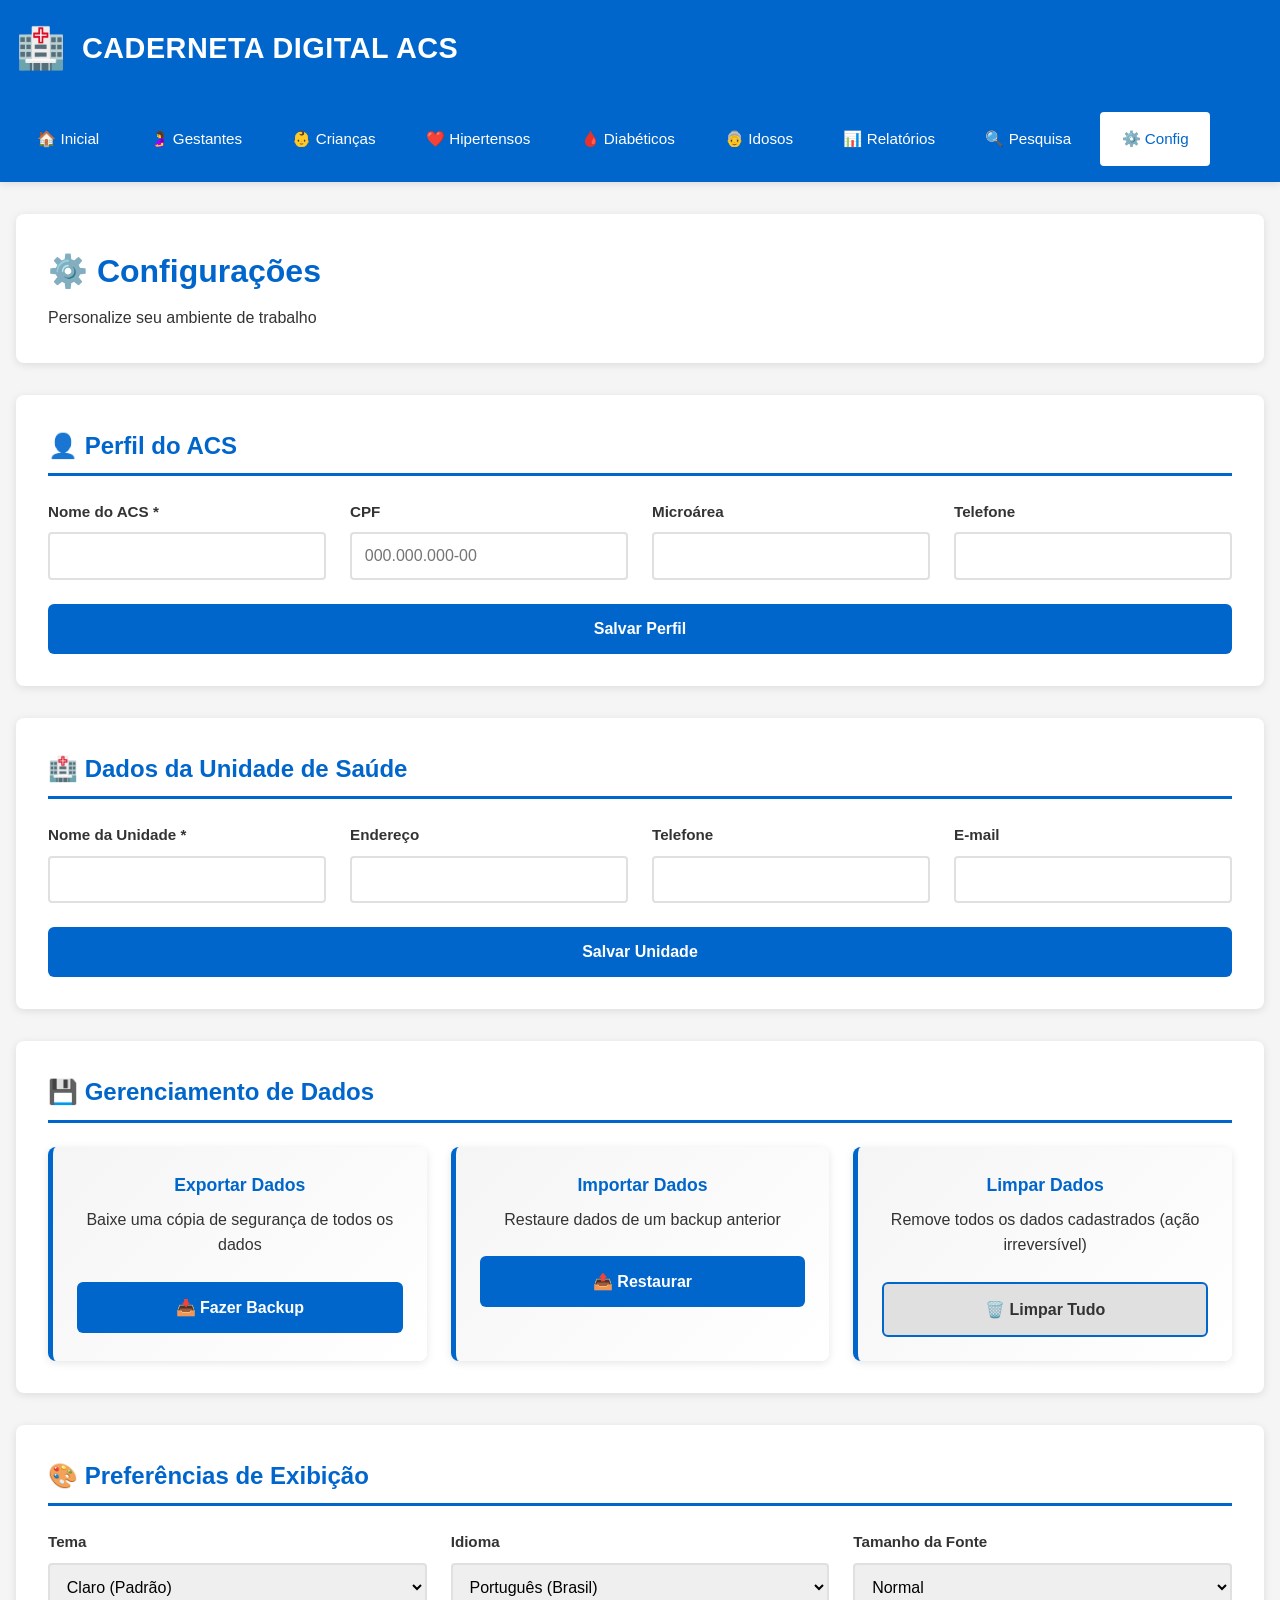
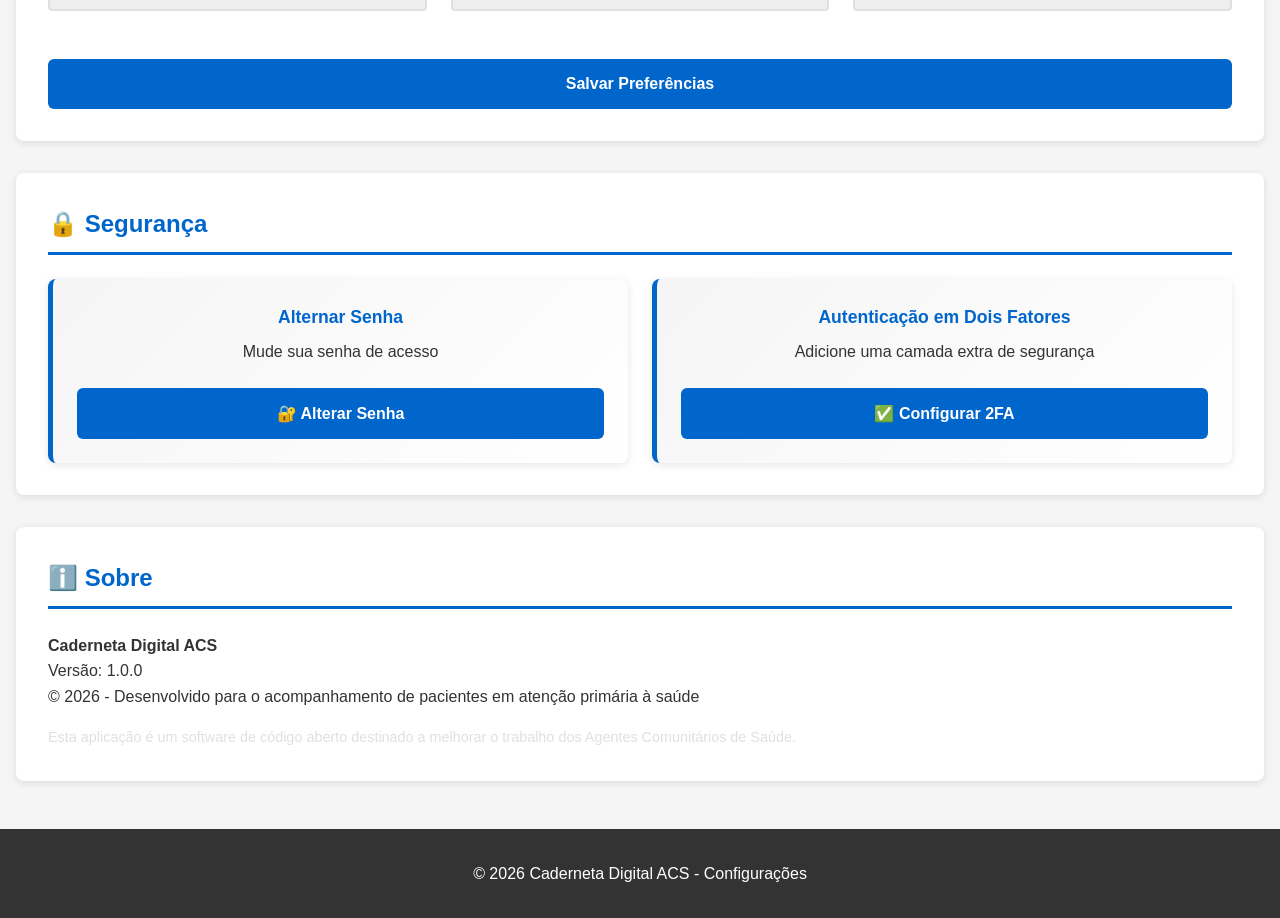
==== configuracoes.html @ ab6e3d24 "first commit" ====
<!DOCTYPE html>
<html lang="pt-BR">
<head>
    <meta charset="UTF-8">
    <meta name="viewport" content="width=device-width, initial-scale=1.0">
    <title>Configurações - Caderneta Digital ACS</title>
    <link rel="stylesheet" href="style.css">
</head>
<body>
    <header class="header">
        <div class="header-content">
            <div class="logo-section">
                <div class="logo">🏥</div>
                <h1>CADERNETA DIGITAL ACS</h1>
            </div>
            <nav class="nav-menu">
                <a href="index.html" class="nav-link">🏠 Inicial</a>
                <a href="gestantes.html" class="nav-link">🤰 Gestantes</a>
                <a href="criancas.html" class="nav-link">👶 Crianças</a>
                <a href="hipertensos.html" class="nav-link">❤️ Hipertensos</a>
                <a href="diabeticos.html" class="nav-link">🩸 Diabéticos</a>
                <a href="idosos.html" class="nav-link">👵 Idosos</a>
                <a href="relatorios.html" class="nav-link">📊 Relatórios</a>
                <a href="pesquisa.html" class="nav-link">🔍 Pesquisa</a>
                <a href="configuracoes.html" class="nav-link active">⚙️ Config</a>
            </nav>
        </div>
    </header>

    <main class="container">
        <section>
            <h2>⚙️ Configurações</h2>
            <p>Personalize seu ambiente de trabalho</p>
        </section>

        <section>
            <h3>👤 Perfil do ACS</h3>
            <form id="formPerfilACS">
                <div class="grid-250">
                    <div class="form-group">
                        <label for="nomeACS">Nome do ACS *</label>
                        <input type="text" id="nomeACS" required>
                    </div>
                    <div class="form-group">
                        <label for="cpfACS">CPF</label>
                        <input type="text" id="cpfACS" placeholder="000.000.000-00">
                    </div>
                    <div class="form-group">
                        <label for="microareaACS">Microárea</label>
                        <input type="text" id="microareaACS">
                    </div>
                    <div class="form-group">
                        <label for="telefoneACS">Telefone</label>
                        <input type="tel" id="telefoneACS">
                    </div>
                </div>
                <button type="submit" class="btn btn-primary" class="margin-top-1-5rem">Salvar Perfil</button>
            </form>
        </section>

        <section>
            <h3>🏥 Dados da Unidade de Saúde</h3>
            <form id="formUnidadeSaude">
                <div class="grid-250">
                    <div class="form-group">
                        <label for="nomeUnidade">Nome da Unidade *</label>
                        <input type="text" id="nomeUnidade" required>
                    </div>
                    <div class="form-group">
                        <label for="endereco">Endereço</label>
                        <input type="text" id="endereco">
                    </div>
                    <div class="form-group">
                        <label for="telefonUnidade">Telefone</label>
                        <input type="tel" id="telefonUnidade">
                    </div>
                    <div class="form-group">
                        <label for="emailUnidade">E-mail</label>
                        <input type="email" id="emailUnidade">
                    </div>
                </div>
                <button type="submit" class="btn btn-primary" class="margin-top-1-5rem">Salvar Unidade</button>
            </form>
        </section>

        <section>
            <h3>💾 Gerenciamento de Dados</h3>
            <div class="grid-250">
                <div class="stat-card">
                    <h4>Exportar Dados</h4>
                    <p>Baixe uma cópia de segurança de todos os dados</p>
                    <button class="btn btn-primary btn-full margin-top-1-5rem" id="btn-backup">📥 Fazer Backup</button>
                </div>
                <div class="stat-card">
                    <h4>Importar Dados</h4>
                    <p>Restaure dados de um backup anterior</p>
                    <input type="file" id="file-backup" class="hidden" aria-label="Selecionar arquivo de backup" title="Selecionar arquivo de backup">
                    <button class="btn btn-primary btn-full margin-top-1-5rem" id="btn-restore" onclick="document.getElementById('file-backup').click();">📤 Restaurar</button>
                </div>
                <div class="stat-card">
                    <h4>Limpar Dados</h4>
                    <p>Remove todos os dados cadastrados (ação irreversível)</p>
                    <button class="btn btn-secondary btn-full margin-top-1-5rem" id="btn-limpar">🗑️ Limpar Tudo</button>
                </div>
            </div>
        </section>

        <section>
            <h3>🎨 Preferências de Exibição</h3>
            <form id="formExibicao">
                <div class="grid-250">
                    <div class="form-group">
                        <label for="tema">Tema</label>
                        <select id="tema">
                            <option value="claro">Claro (Padrão)</option>
                            <option value="escuro">Escuro</option>
                        </select>
                    </div>
                    <div class="form-group">
                        <label for="idioma">Idioma</label>
                        <select id="idioma">
                            <option value="pt-br">Português (Brasil)</option>
                            <option value="en">English</option>
                            <option value="es">Español</option>
                        </select>
                    </div>
                    <div class="form-group">
                        <label for="tamanhoFonte">Tamanho da Fonte</label>
                        <select id="tamanhoFonte">
                            <option value="pequeno">Pequeno</option>
                            <option value="normal" selected>Normal</option>
                            <option value="grande">Grande</option>
                        </select>
                    </div>
                </div>
                <button type="submit" class="btn btn-primary margin-top-1-5rem">Salvar Preferências</button>
            </form>
        </section>

        <section>
            <h3>🔒 Segurança</h3>
            <div class="grid-250">
                <div class="stat-card">
                    <h4>Alternar Senha</h4>
                    <p>Mude sua senha de acesso</p>
                    <button class="btn btn-primary btn-full margin-top-1-5rem" id="btn-alterar-senha">🔐 Alterar Senha</button>
                </div>
                <div class="stat-card">
                    <h4>Autenticação em Dois Fatores</h4>
                    <p>Adicione uma camada extra de segurança</p>
                    <button class="btn btn-primary btn-full margin-top-1-5rem" id="btn-2fa">✅ Configurar 2FA</button>
                </div>
            </div>
        </section>

        <section>
            <h3>ℹ️ Sobre</h3>
            <p><strong>Caderneta Digital ACS</strong></p>
            <p>Versão: 1.0.0</p>
            <p>© 2026 - Desenvolvido para o acompanhamento de pacientes em atenção primária à saúde</p>
            <p class="text-muted-small">
                Esta aplicação é um software de código aberto destinado a melhorar o trabalho dos Agentes Comunitários de Saúde.
            </p>
        </section>
    </main>

    <footer class="footer">
        <p>&copy; 2026 Caderneta Digital ACS - Configurações</p>
    </footer>

    <script src="script.js"></script>
</body>
</html>
---- style.css ----
/* ===== VARIÁVEIS E RESET ===== */
:root {
    --azul-principal: #0066cc;
    --azul-escuro: #004499;
    --branco: #ffffff;
    --preto: #000000;
    --cinza-claro: #f5f5f5;
    --cinza-meio: #e0e0e0;
    --cinza-escuro: #333333;
    --sombra: 0 2px 8px rgba(0, 0, 0, 0.1);
    --transicao: all 0.3s ease;
}

* {
    margin: 0;
    padding: 0;
    box-sizing: border-box;
}

body {
    font-family: 'Segoe UI', Tahoma, Geneva, Verdana, sans-serif;
    background-color: var(--cinza-claro);
    color: var(--cinza-escuro);
    line-height: 1.6;
}

/* ===== HEADER E NAVEGAÇÃO ===== */
.header {
    background-color: var(--azul-principal);
    color: var(--branco);
    padding: 1rem 0;
    box-shadow: var(--sombra);
    position: sticky;
    top: 0;
    z-index: 1000;
}

.header-content {
    max-width: 1400px;
    margin: 0 auto;
    padding: 0 1rem;
    display: flex;
    justify-content: space-between;
    align-items: center;
    flex-wrap: wrap;
    gap: 2rem;
}

.logo-section {
    display: flex;
    align-items: center;
    gap: 1rem;
}

.logo {
    font-size: 2.5rem;
}

.header h1 {
    font-size: 1.8rem;
    font-weight: 700;
    letter-spacing: 0.5px;
}

.nav-menu {
    display: flex;
    gap: 0.5rem;
    flex-wrap: wrap;
}

.nav-link {
    color: var(--branco);
    text-decoration: none;
    padding: 0.8rem 1.2rem;
    border-radius: 4px;
    transition: var(--transicao);
    font-weight: 500;
    font-size: 0.95rem;
    border: 2px solid transparent;
}

.nav-link:hover {
    background-color: var(--azul-escuro);
    transform: translateY(-2px);
}

.nav-link.active {
    background-color: var(--branco);
    color: var(--azul-principal);
    border-color: var(--branco);
}

/* ===== CONTAINER PRINCIPAL ===== */
.container {
    max-width: 1400px;
    margin: 2rem auto;
    padding: 0 1rem;
    min-height: 70vh;
}

/* ===== SEÇÕES ===== */
section {
    background-color: var(--branco);
    padding: 2rem;
    margin-bottom: 2rem;
    border-radius: 8px;
    box-shadow: var(--sombra);
}

section h2 {
    color: var(--azul-principal);
    font-size: 2rem;
    margin-bottom: 0.5rem;
}

section h3 {
    color: var(--azul-principal);
    font-size: 1.5rem;
    margin-bottom: 1.5rem;
    padding-bottom: 0.5rem;
    border-bottom: 3px solid var(--azul-principal);
}

section h4 {
    color: var(--cinza-escuro);
    font-size: 1.1rem;
    margin-bottom: 0.5rem;
}

section p {
    font-size: 1rem;
    color: var(--cinza-escuro);
}

/* ===== WELCOME ===== */
.welcome {
    text-align: center;
    background: linear-gradient(135deg, var(--azul-principal), var(--azul-escuro));
    color: var(--branco);
}

.welcome h2 {
    color: var(--branco);
    font-size: 2.5rem;
    margin-bottom: 1rem;
}

.welcome p {
    color: rgba(255, 255, 255, 0.9);
    font-size: 1.1rem;
}

/* ===== DASHBOARD ===== */
.stats-grid {
    display: grid;
    grid-template-columns: repeat(auto-fit, minmax(200px, 1fr));
    gap: 1.5rem;
}

.stat-card {
    background: linear-gradient(135deg, var(--cinza-claro), var(--branco));
    padding: 1.5rem;
    border-radius: 8px;
    border-left: 5px solid var(--azul-principal);
    text-align: center;
    transition: var(--transicao);
    box-shadow: var(--sombra);
}

.stat-card:hover {
    transform: translateY(-5px);
    box-shadow: 0 5px 15px rgba(0, 102, 204, 0.2);
}

.stat-icon {
    font-size: 3rem;
    margin-bottom: 1rem;
}

.stat-card h4 {
    margin-bottom: 0.5rem;
    color: var(--azul-principal);
}

.stat-number {
    font-size: 2rem;
    font-weight: 700;
    color: var(--azul-escuro);
}

/* ===== BOTÕES ===== */
.action-buttons {
    display: grid;
    grid-template-columns: repeat(auto-fit, minmax(200px, 1fr));
    gap: 1rem;
}

.btn {
    padding: 1rem 2rem;
    border: none;
    border-radius: 6px;
    font-size: 1rem;
    font-weight: 600;
    cursor: pointer;
    text-decoration: none;
    text-align: center;
    transition: var(--transicao);
    display: inline-block;
}

.btn-primary {
    background-color: var(--azul-principal);
    color: var(--branco);
}

.btn-primary:hover {
    background-color: var(--azul-escuro);
    transform: translateY(-2px);
    box-shadow: 0 4px 12px rgba(0, 102, 204, 0.3);
}

.btn-secondary {
    background-color: var(--cinza-meio);
    color: var(--cinza-escuro);
    border: 2px solid var(--azul-principal);
}

.btn-secondary:hover {
    background-color: var(--azul-principal);
    color: var(--branco);
    transform: translateY(-2px);
}

/* ===== FORMULÁRIOS ===== */
form {
    display: flex;
    flex-direction: column;
    gap: 1.5rem;
}

.form-group {
    display: flex;
    flex-direction: column;
    gap: 0.5rem;
}

label {
    font-weight: 600;
    color: var(--cinza-escuro);
    font-size: 0.95rem;
}

input, select, textarea {
    padding: 0.8rem;
    border: 2px solid var(--cinza-meio);
    border-radius: 4px;
    font-size: 1rem;
    font-family: inherit;
    transition: var(--transicao);
}

.input-full {
    width: 100%;
}

.search-form {
    margin-bottom: 2rem;
}

.form-grid,
.advanced-filters-grid,
.grid-250,
.grid-150 {
    display: grid;
    gap: 1rem;
}

.form-grid {
    grid-template-columns: 1fr auto;
}

.advanced-filters-grid,
.grid-250 {
    grid-template-columns: repeat(auto-fit, minmax(250px, 1fr));
}

.grid-150 {
    grid-template-columns: repeat(auto-fit, minmax(150px, 1fr));
}

.form-no-margin {
    margin: 0;
}

.margin-top-2rem {
    margin-top: 2rem;
}

.margin-top-1-5rem {
    margin-top: 1.5rem;
}

.section-subtitle {
    margin-top: 2rem;
    color: var(--azul-principal);
}

.text-center-muted {
    text-align: center;
    color: var(--cinza-meio);
}

.text-muted-small {
    margin-top: 1rem;
    color: var(--cinza-meio);
    font-size: 0.9rem;
}

.results-list {
    max-height: 600px;
    overflow-y: auto;
}

.empty-state,
.pesquisa-placeholder {
    text-align: center;
    color: var(--cinza-meio);
}

.form-actions {
    display: flex;
    gap: 1rem;
    margin-top: 1.5rem;
}

.grid-250 {
    display: grid;
    grid-template-columns: repeat(auto-fit, minmax(250px, 1fr));
    gap: 1.5rem;
}

.grid-200 {
    display: grid;
    grid-template-columns: repeat(auto-fit, minmax(200px, 1fr));
    gap: 1.5rem;
}

.grid-150 {
    display: grid;
    grid-template-columns: repeat(auto-fit, minmax(150px, 1fr));
    gap: 1.5rem;
}

.grid-1fr-auto {
    display: grid;
    grid-template-columns: 1fr auto;
    gap: 1rem;
}

.section-subtitle {
    margin-top: 2rem;
    color: var(--azul-principal);
}

.margin-top-2rem {
    margin-top: 2rem;
}

.mt-1-5rem {
    margin-top: 1.5rem;
}

.btn-full {
    width: 100%;
}

.hidden {
    display: none;
}

.results-list {
    max-height: 600px;
    overflow-y: auto;
}

.empty-state,
.pesquisa-placeholder {
    text-align: center;
    color: var(--cinza-meio);
}

input:focus, select:focus, textarea:focus {
    outline: none;
    border-color: var(--azul-principal);
    box-shadow: 0 0 0 3px rgba(0, 102, 204, 0.1);
}

textarea {
    resize: vertical;
    min-height: 100px;
}

/* ===== TABELAS ===== */
table {
    width: 100%;
    border-collapse: collapse;
    margin-top: 1rem;
}

table thead {
    background-color: var(--azul-principal);
    color: var(--branco);
}

table th {
    padding: 1rem;
    text-align: left;
    font-weight: 600;
}

table td {
    padding: 0.8rem 1rem;
    border-bottom: 1px solid var(--cinza-meio);
}

table tbody tr:hover {
    background-color: var(--cinza-claro);
}

table tbody tr:nth-child(even) {
    background-color: rgba(245, 245, 245, 0.5);
}

/* ===== CHECKBOXES ===== */
.checkbox-group {
    display: grid;
    grid-template-columns: repeat(auto-fit, minmax(150px, 1fr));
    gap: 1rem;
    margin-top: 1rem;
}

.checkbox-item {
    display: flex;
    align-items: center;
    gap: 0.5rem;
}

.checkbox-item input[type="checkbox"] {
    width: 20px;
    height: 20px;
    cursor: pointer;
    accent-color: var(--azul-principal);
}

.checkbox-item label {
    margin: 0;
    cursor: pointer;
    font-weight: normal;
}

/* ===== MODAL ===== */
.modal {
    display: none;
    position: fixed;
    z-index: 2000;
    left: 0;
    top: 0;
    width: 100%;
    height: 100%;
    background-color: rgba(0, 0, 0, 0.5);
}

.modal.show {
    display: flex;
    align-items: center;
    justify-content: center;
}

.modal-content {
    background-color: var(--branco);
    padding: 2rem;
    border-radius: 8px;
    max-width: 600px;
    width: 90%;
    box-shadow: 0 10px 40px rgba(0, 0, 0, 0.3);
}

.modal-header {
    display: flex;
    justify-content: space-between;
    align-items: center;
    margin-bottom: 1.5rem;
}

.modal-header h2 {
    color: var(--azul-principal);
}

.close-btn {
    font-size: 1.5rem;
    font-weight: bold;
    color: var(--cinza-escuro);
    cursor: pointer;
    transition: var(--transicao);
}

.close-btn:hover {
    color: var(--preto);
}

/* ===== FOOTER ===== */
.footer {
    background-color: var(--cinza-escuro);
    color: var(--branco);
    text-align: center;
    padding: 2rem;
    margin-top: 3rem;
}

.footer p {
    color: var(--branco);
    margin: 0;
}

/* ===== ALERTAS E MENSAGENS ===== */
.alert {
    padding: 1rem;
    border-radius: 4px;
    margin-bottom: 1rem;
    border-left: 4px solid;
}

.alert-success {
    background-color: #d4edda;
    color: #155724;
    border-left-color: #28a745;
}

.alert-error {
    background-color: #f8d7da;
    color: #721c24;
    border-left-color: #f5c6cb;
}

.alert-warning {
    background-color: #fff3cd;
    color: #856404;
    border-left-color: #ffc107;
}

.alert-info {
    background-color: #d1ecf1;
    color: #0c5460;
    border-left-color: #17a2b8;
}

/* ===== RESPONSIVIDADE ===== */
@media (max-width: 768px) {
    .header-content {
        flex-direction: column;
        gap: 1rem;
    }

    .logo-section {
        width: 100%;
        justify-content: center;
    }

    .header h1 {
        font-size: 1.3rem;
    }

    .nav-menu {
        width: 100%;
        justify-content: center;
    }

    .nav-link {
        padding: 0.6rem 0.8rem;
        font-size: 0.85rem;
    }

    section {
        padding: 1.5rem;
    }

    .stats-grid {
        grid-template-columns: repeat(auto-fit, minmax(150px, 1fr));
    }

    .welcome h2 {
        font-size: 1.8rem;
    }
}

@media (max-width: 480px) {
    .header h1 {
        font-size: 1rem;
    }

    .logo {
        font-size: 2rem;
    }

    .nav-link {
        padding: 0.5rem 0.6rem;
        font-size: 0.75rem;
    }

    .checkbox-group {
        grid-template-columns: 1fr;
    }
}
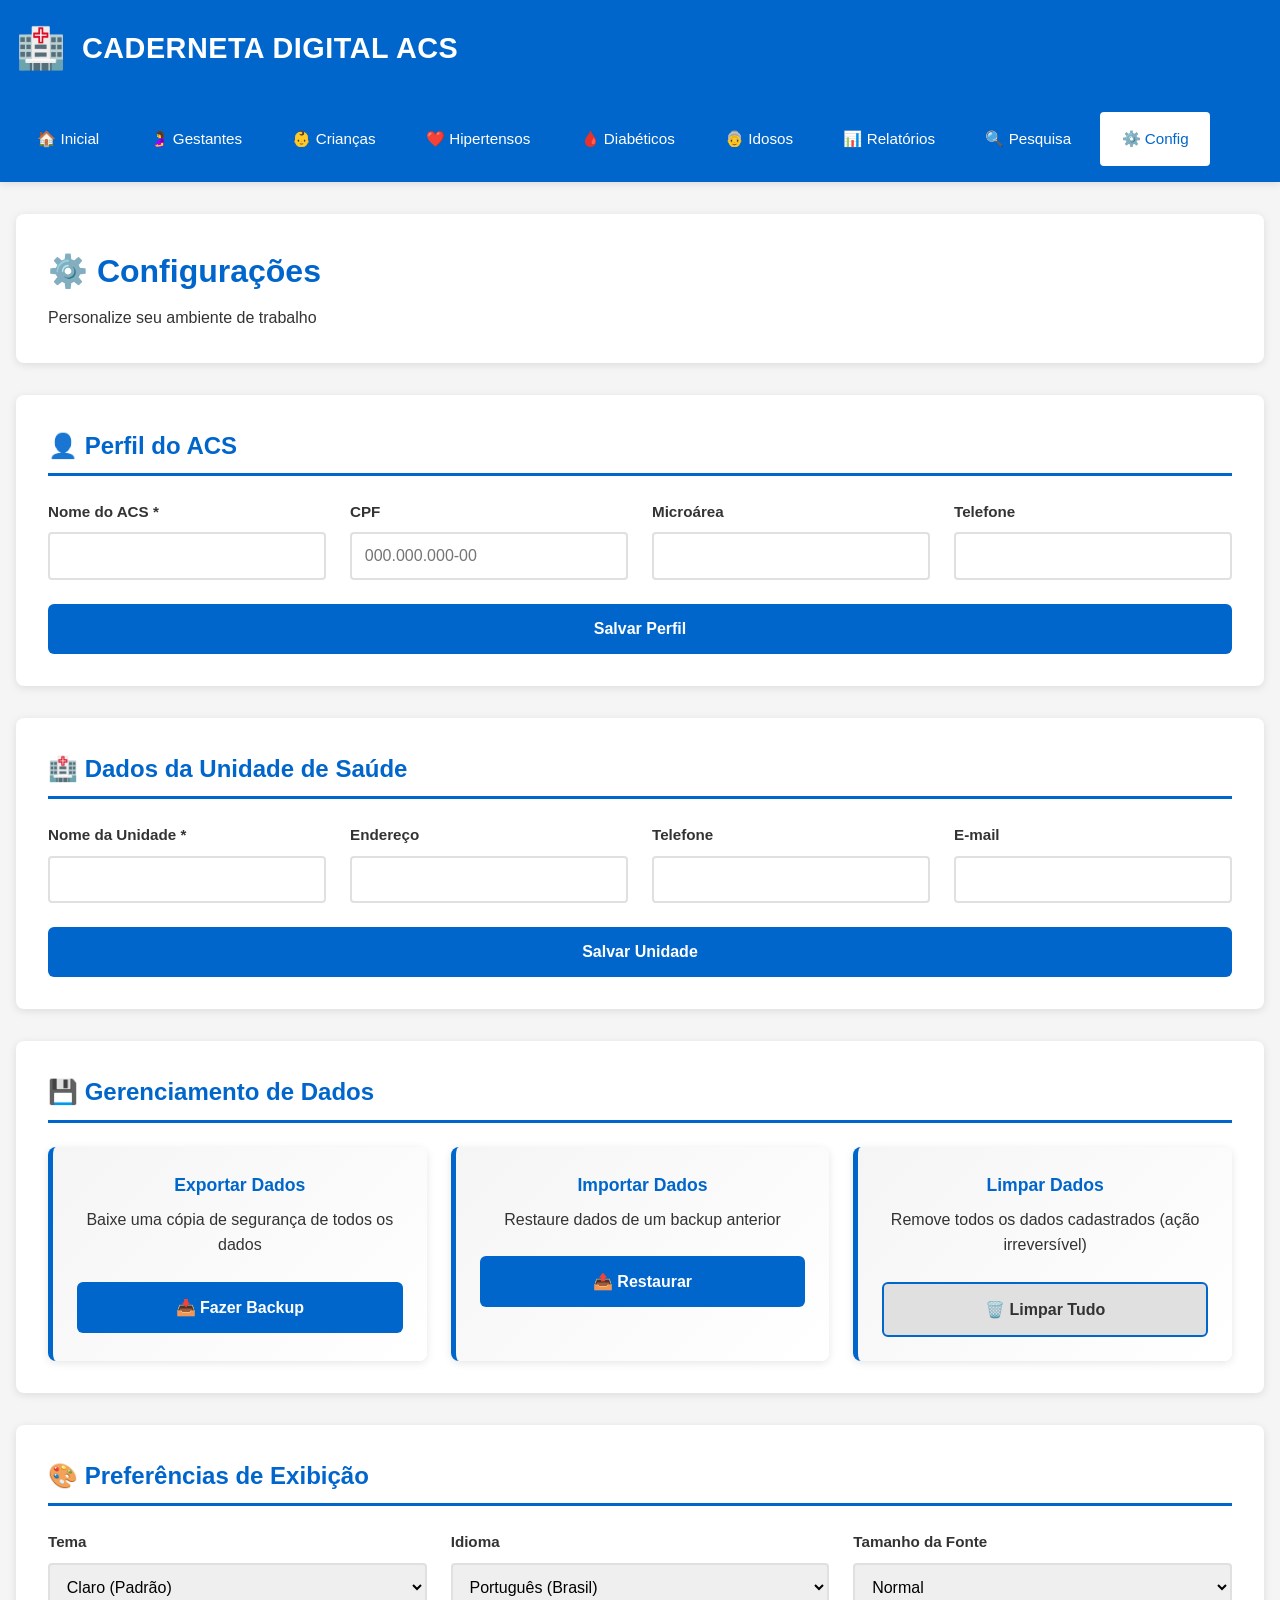
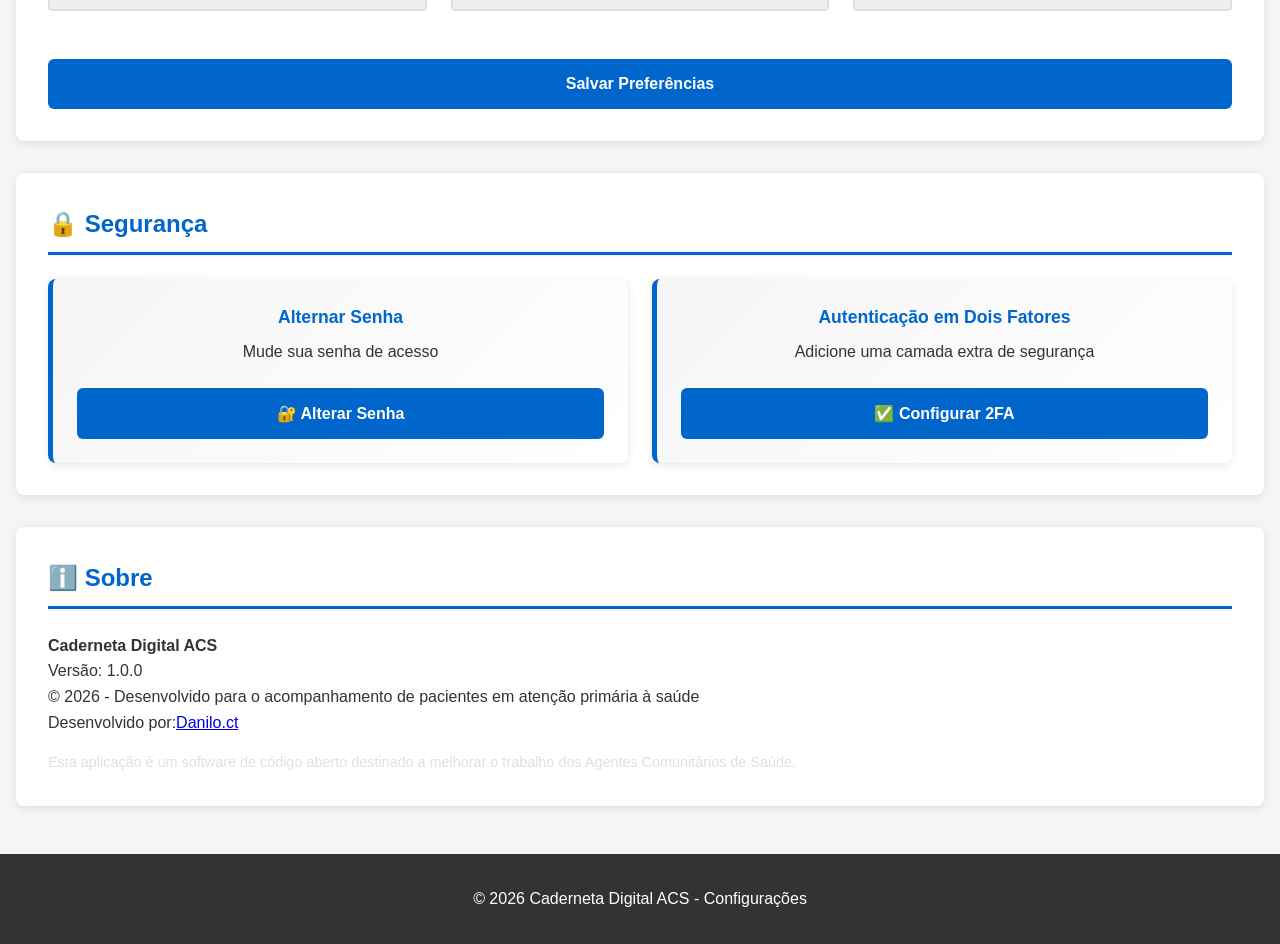
==== commit 133c2f91: "Correção" ====
--- a/configuracoes.html
+++ b/configuracoes.html
@@ -158,6 +158,7 @@
             <p><strong>Caderneta Digital ACS</strong></p>
             <p>Versão: 1.0.0</p>
             <p>© 2026 - Desenvolvido para o acompanhamento de pacientes em atenção primária à saúde</p>
+            <p>Desenvolvido por:<a href="https://github.com/Dnl-ct">Danilo.ct</a></p>
             <p class="text-muted-small">
                 Esta aplicação é um software de código aberto destinado a melhorar o trabalho dos Agentes Comunitários de Saúde.
             </p>
